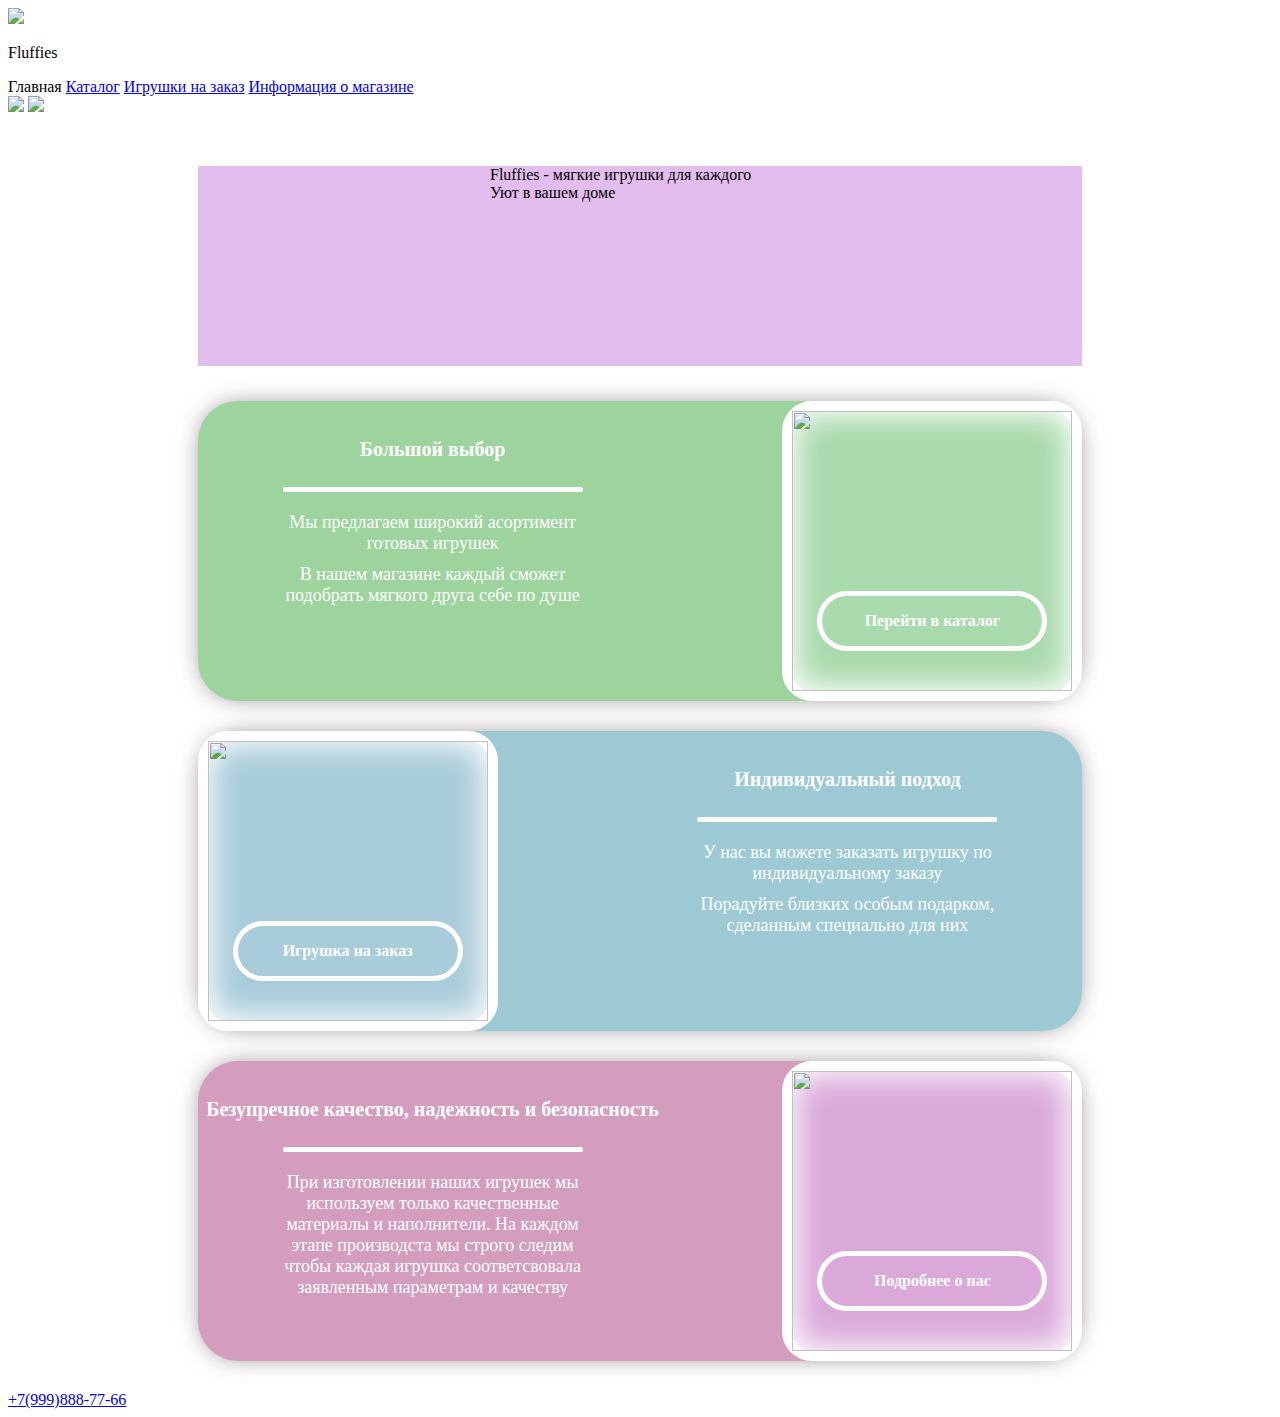
==== index.html @ 62c79161 "Rename main.html to index.html" ====
<!DOCTYPE html>
<html lang="ru">
<head>
    <meta charset="UTF-8">
    <meta http-equiv="X-UA-Compatible" content="IE=edge">
    <meta name="viewport" content="width=device-width, initial-scale=1.0">
    <title>Fluffies</title>
    <link rel="icon" type="image/png" href="фото/favicon1.png">
    <link href="main.css" rel="stylesheet" type="text/css">
    <link href="common.css" rel="stylesheet" type="text/css">
    <link rel="preconnect" href="https://fonts.googleapis.com">
    <link rel="preconnect" href="https://fonts.gstatic.com" crossorigin>
    <link href="https://fonts.googleapis.com/css2?family=Comfortaa:wght@300;400&family=Cuprum&family=Montserrat+Alternates:wght@400;500&family=Montserrat:ital,wght@0,400;0,500;1,400;1,500&family=Titan+One&display=swap" rel="stylesheet">
</head>
<body>
    <header class="header">
        <div class="hd">
            <div class="brand">
                <img class="logo" src="фото/logo.png">
                <p>Fluffies</p>
            </div>
            <div class="nav">
                <a class="curr_page">Главная</a>
                <a class="page" href="catalog.html">Каталог</a>
                <a class="page" href="custom.html">Игрушки на заказ</a>
                <a class="page" href="info.html">Информация о магазине</a>
            </div>
            <div>
                <a href="acc.html" class="acc"><img src="acc.png"></a>
                <a href="bag.html" class="bag"><img src="bag.png"></a>
            </div>
        </div>
    </header>
    <section>
        <div class="offer">
            <div class="slogan">
                <p>Fluffies - мягкие игрушки для каждого</p>
                <p>Уют в вашем доме</p>
            </div>
            <div class="preview">
                <div class="pr1">
                    <div class="text">
                        <h4 class="h">Большой выбор</h4>
                        <div class="divide"></div>                       
                        <p>Мы предлагаем широкий асортимент готовых игрушек</p>
                        <p>В нашем магазине каждый сможет подобрать мягкого друга себе по душе</p>
                    </div>                   
                    <div class="preimg1">
                        <img src="фото/тедди1.webp">
                        <a href="">Перейти в каталог</a>
                    </div>
                </div>

                <div class="pr2">
                    <div class="preimg2">
                        <img src="фото/тедди2.webp">
                        <a href="">Игрушка на заказ</a>
                    </div>
                    <div class="text">
                        <h4 class="h">Индивидуальный подход</h4>
                        <div class="divide"></div>                       
                        <p>У нас вы можете заказать игрушку по индивидуальному заказу</p>
                        <p>Порадуйте близких особым подарком, сделанным специально для них</p>
                    </div>                   
                </div>

                <div class="pr3">
                    <div class="text">
                        <h4 class="h">Безупречное качество, надежность и безопасность</h4>
                        <div class="divide"></div>                       
                        <p>При изготовлении наших игрушек мы используем только качественные материалы и наполнители. На каждом этапе производста мы строго следим чтобы каждая игрушка соответсвовала заявленным параметрам и качеству</p>
                        <!-- <p>Приобретая игрушку в нашем магазине, вы можете быть уверены что она прослужит долго</p> -->
                    </div>                   
                    <div class="preimg3">
                        <img src="фото/тедди1.webp">
                        <a href="">Подробнее о нас</a>
                    </div>
                </div>
            </div>
        </div>

    </section>
    <footer class="footer">
        <div class="foot">
            <a href="tel:+7(999)888-77-66" class="tel">+7(999)888-77-66</a>
        </div>
    </footer>


    <script src="script.js"></script>
</body>
</html>
---- main.css ----
/*font-family: 'Comfortaa', cursive;
font-family: 'Cuprum', sans-serif;
font-family: 'Montserrat', sans-serif;
font-family: 'Montserrat Alternates', sans-serif;
font-family: 'Titan One', cursive;*/


.offer{
    width: 70%;
    margin: 0px auto;
}

.offer p{
    width: 300px;
    margin: 0px auto;
}

.slogan{
    margin-top: 50px;
    height: 200px;
    background:rgb(226, 189, 238);
}

.preview{
    margin-top: 35px;
    /*display: flex;
    justify-content: space-around;*/
}

.pr1, .pr2, .pr3{
    height: 300px;
    /* width: 790px; */
    width: 100%;
    margin: 30px auto;
    /* background: rgb(185, 224, 215); */
    /* background: #8ceccc; */
    border-radius: 40px;
    display: flex;
    justify-content: space-between;
    box-shadow: 0 0 25px -5px #81777c;
    /* border: 5px solid rgb(255, 255, 255); */
    position: relative;
} 
.pr1{
    background: #9dd49d;
} 
.pr2{
    background: #9dc9d4;
}
.pr3{
    background: #d49dbd;
}


.text{
    width: 470px;
    text-align: center;
    padding: 10px 0;
}

.h{
    font-size: 20px;
    font-weight: bold;
    color:#ffffff;
}

.preview p{
    color:#ffffff;
    margin: 10px auto;
    font-size: 18px;
}

.divide{
    height: 5px;
    width: 300px;
    border-radius: 2px;
    margin: 20px auto;
    background: #ffffff;
}

.preimg1, .preimg2, .preimg3{
    height: 280px;
    width: 280px;
    /* background: #c9bde2; */
    /* background: #5adbb0; */
    border-radius: 30px;
    border: 10px solid rgb(255, 255, 255);
    box-shadow: 0 0 30px 5px #ffffff inset;
    position: relative;
}
.preimg1{
    background: rgb(169, 218, 173);
} 
.preimg2{
    background: rgb(169, 204, 218);
}
.preimg3{
    background: rgb(218, 169, 218);
}

.preview img{
    height: 280px;
    width: 280px;
    position: absolute;
    z-index: 1;
}

.preview a{
    display: block;
    position: relative;
    width: 220px;
    height: 50px;
    margin: 180px auto 30px;
    z-index: 2;
    border: 5px solid rgb(255, 255, 255);
    text-decoration: none;
    text-align: center;
    font-weight: bold;
    line-height: 50px;
    border-radius: 30px;
    color: rgb(255, 255, 255);
}

.preview a:hover{
    background-color: rgb(255, 255, 255);
    color:rgb(185, 224, 215);
}
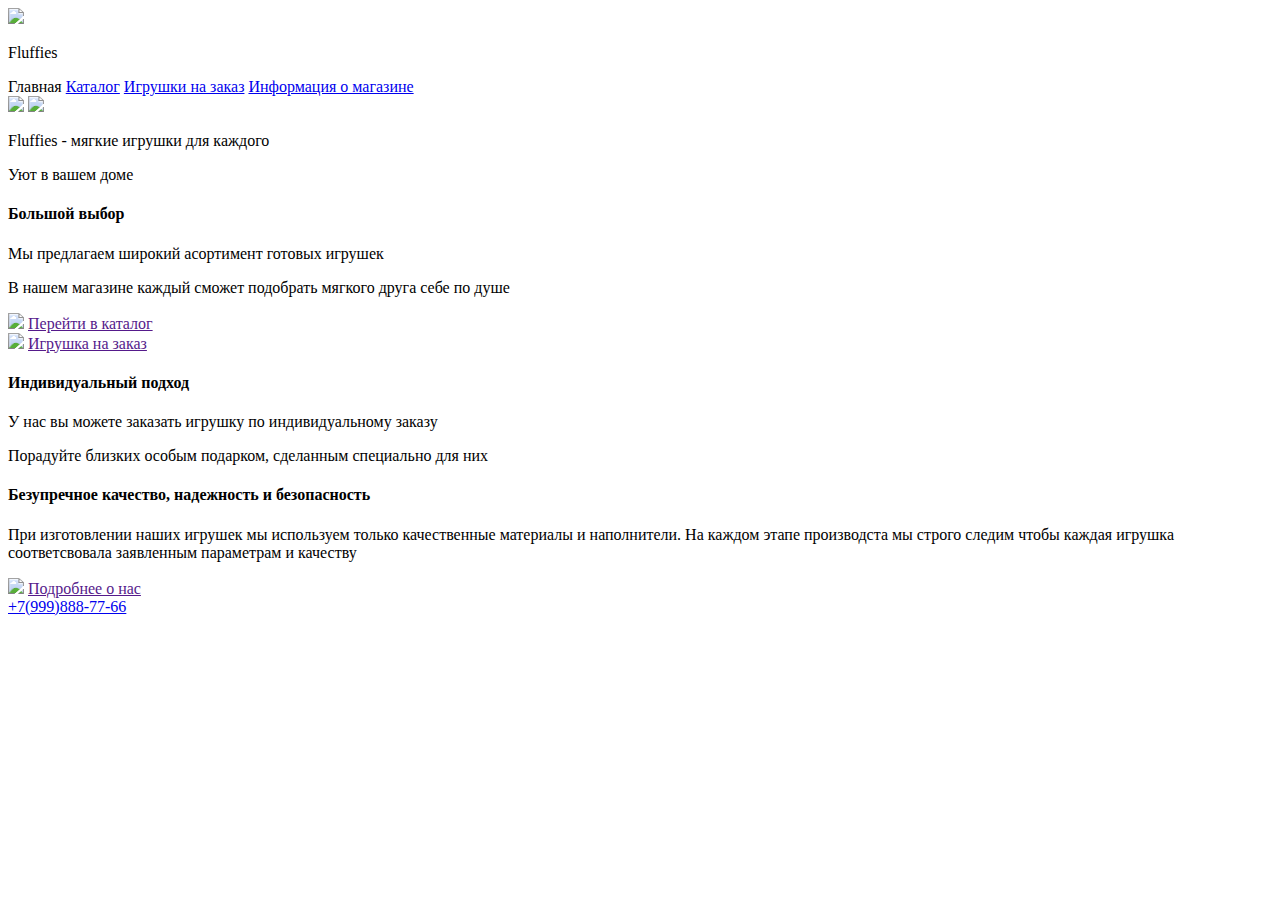
==== commit 1cf63a40: "Add files via upload" ====
--- a/index.html
+++ b/index.html
@@ -89,4 +89,4 @@
 
     <script src="script.js"></script>
 </body>
-</html>
+</html>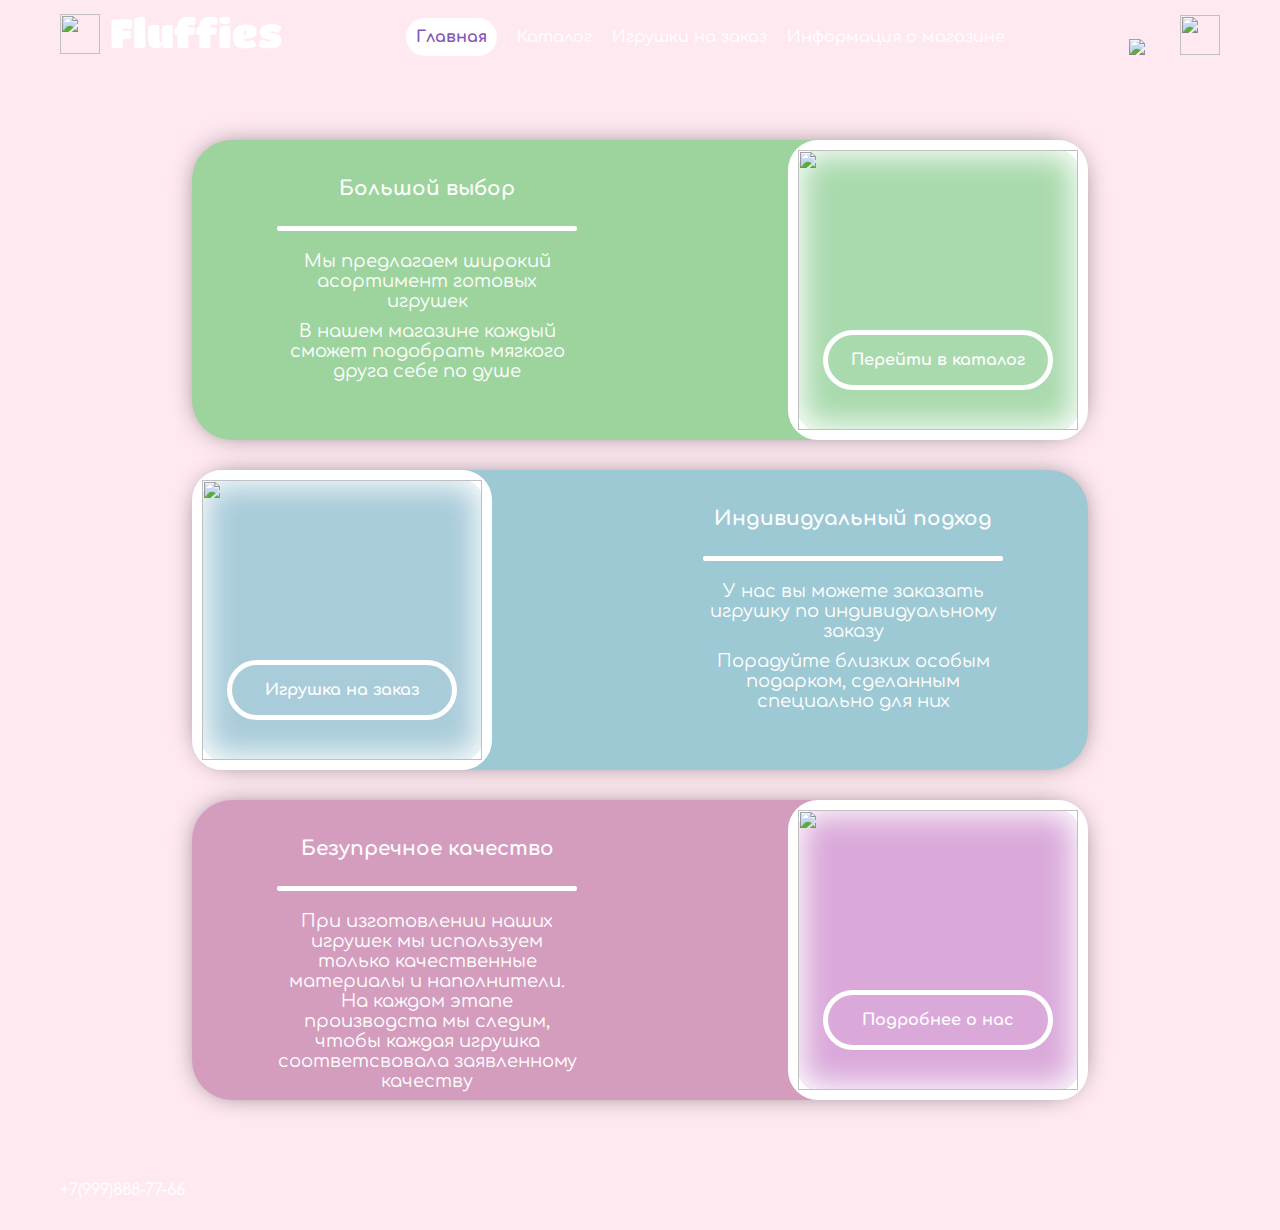
==== commit 537c15eb: "Add files via upload" ====
--- a/index.html
+++ b/index.html
@@ -6,7 +6,7 @@
     <meta name="viewport" content="width=device-width, initial-scale=1.0">
     <title>Fluffies</title>
     <link rel="icon" type="image/png" href="фото/favicon1.png">
-    <link href="main.css" rel="stylesheet" type="text/css">
+    <link href="index.css" rel="stylesheet" type="text/css">
     <link href="common.css" rel="stylesheet" type="text/css">
     <link rel="preconnect" href="https://fonts.googleapis.com">
     <link rel="preconnect" href="https://fonts.gstatic.com" crossorigin>
@@ -25,18 +25,18 @@
                 <a class="page" href="custom.html">Игрушки на заказ</a>
                 <a class="page" href="info.html">Информация о магазине</a>
             </div>
-            <div>
-                <a href="acc.html" class="acc"><img src="acc.png"></a>
+            <div class="fav-bag">
+                <a href="favorites.html" class="favorite"><img src="фото/heart1-fav.png"></a>
                 <a href="bag.html" class="bag"><img src="bag.png"></a>
             </div>
         </div>
     </header>
     <section>
         <div class="offer">
-            <div class="slogan">
+            <!-- <div class="slogan">
                 <p>Fluffies - мягкие игрушки для каждого</p>
                 <p>Уют в вашем доме</p>
-            </div>
+            </div> -->
             <div class="preview">
                 <div class="pr1">
                     <div class="text">
@@ -66,9 +66,11 @@
 
                 <div class="pr3">
                     <div class="text">
-                        <h4 class="h">Безупречное качество, надежность и безопасность</h4>
-                        <div class="divide"></div>                       
-                        <p>При изготовлении наших игрушек мы используем только качественные материалы и наполнители. На каждом этапе производста мы строго следим чтобы каждая игрушка соответсвовала заявленным параметрам и качеству</p>
+                        <h4 class="h">Безупречное качество</h4>
+                        <!-- <h4 class="h">Безупречное качество, надежность и безопасность</h4> -->
+                        <div class="divide"></div>   
+                        <p>При изготовлении наших игрушек мы используем только качественные материалы и наполнители. На каждом этапе производста мы следим, чтобы каждая игрушка соответсвовала заявленному качеству</p>                    
+                        <!-- <p>При изготовлении наших игрушек мы используем только качественные материалы и наполнители. На каждом этапе производста мы строго следим чтобы каждая игрушка соответсвовала заявленным параметрам и качеству</p> -->
                         <!-- <p>Приобретая игрушку в нашем магазине, вы можете быть уверены что она прослужит долго</p> -->
                     </div>                   
                     <div class="preimg3">
--- a/index.css
+++ b/index.css
@@ -0,0 +1,141 @@
+
+/*font-family: 'Comfortaa', cursive;
+font-family: 'Cuprum', sans-serif;
+font-family: 'Montserrat', sans-serif;
+font-family: 'Montserrat Alternates', sans-serif;
+font-family: 'Titan One', cursive;*/
+
+
+.offer{
+    width: 70%;
+    margin: 0px auto;
+}
+
+.offer p{
+    width: 300px;
+    margin: 0px auto;
+}
+
+/* .slogan{
+    margin-top: 50px;
+    height: 300px; */
+    /* background:rgb(226, 189, 238); */
+    /* background-image: url('фото/clouds.png');
+    object-fit:contain; */
+    /* text-align: center;
+}
+
+.slogan p{
+    font-size: 30px;
+    font-weight: bold;
+    color: rgb(255, 255, 255);
+} */
+
+.preview{
+    margin-top: 50px;
+    margin-bottom: 50px;
+
+    /*display: flex;
+    justify-content: space-around;*/
+}
+
+.pr1, .pr2, .pr3{
+    height: 300px;
+    /* width: 790px; */
+    width: 100%;
+    margin: 30px auto;
+    /* background: rgb(185, 224, 215); */
+    /* background: #8ceccc; */
+    border-radius: 40px;
+    display: flex;
+    justify-content: space-between;
+    box-shadow: 0 0 25px -5px #81777c;
+    /* border: 5px solid rgb(255, 255, 255); */
+    position: relative;
+} 
+.pr1{
+    background: #9dd49d;
+} 
+.pr2{
+    background: #9dc9d4;
+}
+.pr3{
+    background: #d49dbd;
+}
+
+
+.text{
+    width: 470px;
+    text-align: center;
+    padding: 10px 0;
+}
+
+.h{
+    font-size: 20px;
+    font-weight: bold;
+    color:#ffffff;
+}
+
+.preview p{
+    color:#ffffff;
+    margin: 10px auto;
+    font-size: 18px;
+}
+
+.divide{
+    height: 5px;
+    width: 300px;
+    border-radius: 2px;
+    margin: 20px auto;
+    background: #ffffff;
+}
+
+.preimg1, .preimg2, .preimg3{
+    height: 280px;
+    width: 280px;
+    /* background: #c9bde2; */
+    /* background: #5adbb0; */
+    border-radius: 30px;
+    border: 10px solid rgb(255, 255, 255);
+    box-shadow: 0 0 30px 5px #ffffff inset;
+    position: relative;
+}
+.preimg1{
+    background: rgb(169, 218, 173);
+} 
+.preimg2{
+    background: rgb(169, 204, 218);
+}
+.preimg3{
+    background: rgb(218, 169, 218);
+}
+
+.preview img{
+    height: 280px;
+    width: 280px;
+    position: absolute;
+    z-index: 1;
+    object-fit:contain;
+}
+
+.preview a{
+    display: block;
+    position: relative;
+    width: 220px;
+    height: 50px;
+    margin: 180px auto 30px;
+    z-index: 2;
+    border: 5px solid rgb(255, 255, 255);
+    text-decoration: none;
+    text-align: center;
+    font-weight: bold;
+    line-height: 50px;
+    border-radius: 30px;
+    color: rgb(255, 255, 255);
+}
+
+.preview a:hover{
+    background-color: rgb(255, 255, 255);
+    color:rgb(185, 224, 215);
+}
+
--- a/common.css
+++ b/common.css
@@ -0,0 +1,136 @@
+/*font-family: 'Comfortaa', cursive;
+font-family: 'Cuprum', sans-serif;
+font-family: 'Montserrat', sans-serif;
+font-family: 'Montserrat Alternates', sans-serif;
+font-family: 'Titan One', cursive;*/
+
+body{
+    margin: 0;
+    padding: 0;
+    /*background-color: #ffacc9;*/
+    /* background-color: rgb(226, 189, 238); */
+    /* background-color: rgb(238, 189, 213); */
+    /* background-color: rgb(255, 204, 229); */
+    /* background-color: rgb(252, 231, 188); */
+    /* background-color: rgb(250, 249, 185); */
+    /* background-color: #cefaef; */
+    /* background-color: #fbffd2; */
+    /* background-color: #ffeee1; */
+    background-color: #ffe9f1;
+    font-family: 'Comfortaa', cursive;
+    font-size: 16px;
+    /* position: relative;
+    padding-bottom: 100px; */
+}
+
+.header{
+    background: url('шапка5.png') repeat-x;
+    height: 60px;
+    padding: 15px 60px;
+
+}
+
+.hd{
+    display: flex;
+    align-items: center;
+    justify-content: space-between;
+}
+
+/* .menu{
+    height: 40px;
+    width: 40px;
+    background:rgb(248, 248, 248);
+
+} */
+
+.brand{
+    display: flex;
+}
+
+.logo{
+    width: 40px;
+    height: 40px;
+    margin-right: 10px;
+    margin-top: -5px;
+}
+
+.brand p{
+    margin: 0px 0px;
+    margin-top: -10px;
+    padding: 0;
+    font-family: 'Titan One', cursive;
+    font-size: 40px;
+    color:rgb(255, 255, 255);
+}
+
+.nav{
+    width: 600px;
+    display: flex;
+    justify-content: space-between;
+    align-items: center;
+}
+
+.page{
+    color: rgb(255, 255, 255);
+    text-decoration: none;
+}
+
+.curr_page{
+    background-color: rgb(255, 255, 255);
+    padding: 10px;
+    border-radius: 20px;
+    color:#8255b6;
+    font-weight: bold;
+}
+
+.favorite{
+    width: 50px;
+    height: 70px;
+} 
+
+.favorite img{
+    width: 40px;
+}
+
+.bag{
+    margin-left: 30px;
+    width: 40px;
+    height: 70px;
+}
+
+.bag img{
+    width: 40px;
+    height: 40px;
+}
+
+.fav-bag{
+    align-items: center;
+}
+
+
+
+.footer{
+    background: url('подвал.png') repeat-x;
+    height: 60px;
+    padding: 10px 60px;
+    
+    margin: 0;
+    margin-bottom: -10px;
+    /* position: absolute;
+    bottom: -10px; */
+}
+
+.foot{
+    display: flex;
+    align-items: center;
+    justify-content: space-between;
+    height: 60px;
+    padding: 0;
+    margin: 0;
+}
+
+.tel{
+    text-decoration: none;
+    color: rgb(255, 255, 255);
+    margin:0px;
+}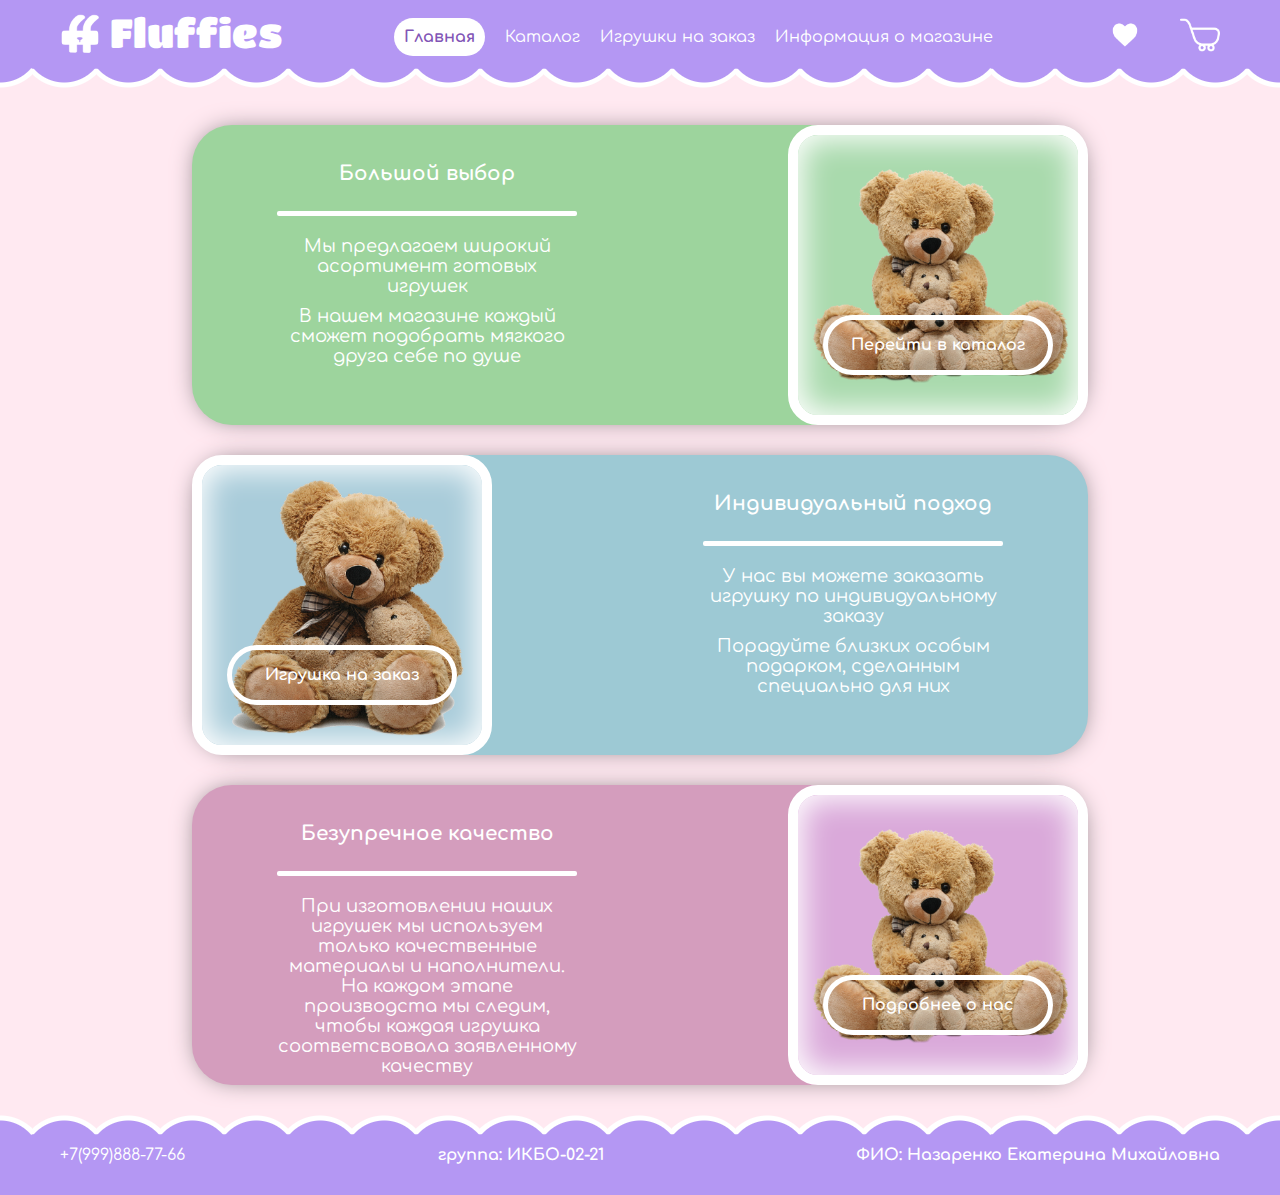
==== commit 94e3c27c: "Add files via upload" ====
--- a/index.html
+++ b/index.html
@@ -29,6 +29,22 @@
                 <a href="favorites.html" class="favorite"><img src="фото/heart1-fav.png"></a>
                 <a href="bag.html" class="bag"><img src="bag.png"></a>
             </div>
+            <div class="menu">
+                
+                <div class="lines">
+                    <div class="line"></div>
+                    <div class="line"></div>
+                    <div class="line"></div>
+                </div>
+            </div>
+            <div class="menu-nav">
+                <a class="curr_page_m">Главная</a>
+                <a class="page_m" href="catalog.html">Каталог</a>
+                <a class="page_m" href="custom.html">Игрушки на заказ</a>
+                <a class="page_m" href="info.html">Информация о магазине</a>
+                <a href="favorites.html" class="page_m">Избранное</a>
+                <a href="bag.html" class="page_m">Корзина</a>
+            </div>
         </div>
     </header>
     <section>
@@ -44,23 +60,25 @@
                         <div class="divide"></div>                       
                         <p>Мы предлагаем широкий асортимент готовых игрушек</p>
                         <p>В нашем магазине каждый сможет подобрать мягкого друга себе по душе</p>
+                        <a href="catalog.html">Перейти в каталог</a>
                     </div>                   
                     <div class="preimg1">
                         <img src="фото/тедди1.webp">
-                        <a href="">Перейти в каталог</a>
+                        <a href="catalog.html">Перейти в каталог</a>
                     </div>
                 </div>
 
                 <div class="pr2">
                     <div class="preimg2">
                         <img src="фото/тедди2.webp">
-                        <a href="">Игрушка на заказ</a>
+                        <a href="custom.html">Игрушка на заказ</a>
                     </div>
                     <div class="text">
                         <h4 class="h">Индивидуальный подход</h4>
                         <div class="divide"></div>                       
                         <p>У нас вы можете заказать игрушку по индивидуальному заказу</p>
                         <p>Порадуйте близких особым подарком, сделанным специально для них</p>
+                        <a href="custom.html">Игрушка на заказ</a>
                     </div>                   
                 </div>
 
@@ -72,10 +90,11 @@
                         <p>При изготовлении наших игрушек мы используем только качественные материалы и наполнители. На каждом этапе производста мы следим, чтобы каждая игрушка соответсвовала заявленному качеству</p>                    
                         <!-- <p>При изготовлении наших игрушек мы используем только качественные материалы и наполнители. На каждом этапе производста мы строго следим чтобы каждая игрушка соответсвовала заявленным параметрам и качеству</p> -->
                         <!-- <p>Приобретая игрушку в нашем магазине, вы можете быть уверены что она прослужит долго</p> -->
+                        <a href="info.html">Подробнее о нас</a>
                     </div>                   
                     <div class="preimg3">
                         <img src="фото/тедди1.webp">
-                        <a href="">Подробнее о нас</a>
+                        <a href="info.html">Подробнее о нас</a>
                     </div>
                 </div>
             </div>
@@ -85,10 +104,13 @@
     <footer class="footer">
         <div class="foot">
             <a href="tel:+7(999)888-77-66" class="tel">+7(999)888-77-66</a>
+            <p>группа: ИКБО-02-21</p>
+            <p>ФИО: Назаренко Екатерина Михайловна</p>
         </div>
     </footer>
 
 
     <script src="script.js"></script>
+    <script src="common.js"></script>
 </body>
 </html>--- a/index.css
+++ b/index.css
@@ -32,9 +32,7 @@
 } */
 
 .preview{
-    margin-top: 50px;
-    margin-bottom: 50px;
-
+    margin-top: 35px;
     /*display: flex;
     justify-content: space-around;*/
 }
@@ -93,8 +91,6 @@
 .preimg1, .preimg2, .preimg3{
     height: 280px;
     width: 280px;
-    /* background: #c9bde2; */
-    /* background: #5adbb0; */
     border-radius: 30px;
     border: 10px solid rgb(255, 255, 255);
     box-shadow: 0 0 30px 5px #ffffff inset;
@@ -139,3 +135,30 @@
     color:rgb(185, 224, 215);
 }
 
+.text a{
+    display: none;
+}
+
+@media screen and (max-width: 1110px){
+    .preimg1, .preimg2, .preimg3{
+        display: none;
+    }
+    .text a{
+        display: block;
+        margin: 30px auto;
+    }
+    .text{
+        width: 100%;
+    }
+    .text p{
+        width: 100%;
+    }
+    .pr1, .pr2, .pr3{
+        height: auto;
+        padding: 10px;
+    }
+    .divide{
+        width: 100%;
+    }
+
+}--- a/common.css
+++ b/common.css
@@ -7,20 +7,9 @@
 body{
     margin: 0;
     padding: 0;
-    /*background-color: #ffacc9;*/
-    /* background-color: rgb(226, 189, 238); */
-    /* background-color: rgb(238, 189, 213); */
-    /* background-color: rgb(255, 204, 229); */
-    /* background-color: rgb(252, 231, 188); */
-    /* background-color: rgb(250, 249, 185); */
-    /* background-color: #cefaef; */
-    /* background-color: #fbffd2; */
-    /* background-color: #ffeee1; */
     background-color: #ffe9f1;
     font-family: 'Comfortaa', cursive;
     font-size: 16px;
-    /* position: relative;
-    padding-bottom: 100px; */
 }
 
 .header{
@@ -36,13 +25,6 @@
     justify-content: space-between;
 }
 
-/* .menu{
-    height: 40px;
-    width: 40px;
-    background:rgb(248, 248, 248);
-
-} */
-
 .brand{
     display: flex;
 }
@@ -109,6 +91,94 @@
 
 
 
+.menu{
+
+    display: none;
+
+    cursor: pointer;
+    z-index: 10;
+}
+
+.lines{
+    width: 30px;
+    height: 30px;
+    display: flex;
+    flex-direction: column;
+    justify-content: space-around;
+    border: solid 3px #ffffff;
+    border-radius: 10px;
+    padding: 5px;
+
+}
+
+.line{
+    height: 4px;
+    width: auto;
+    border-radius: 2px;
+    background-color: #ffffff;
+}
+
+.menu-nav{
+    background-color: #ffffff;
+    width: max-content;
+    height: max-content;
+    border-radius: 20px;
+    padding: 15px;
+    display: none;
+    flex-direction: column;
+    margin-top: 10px;
+    position: absolute;
+    z-index: 11;
+    margin-top: 80px;
+    left:100%;
+    transform:translate(-125%, 0);
+    line-height: 1.5;
+    border: 3px solid #8255b6;;
+}
+
+
+.page_m{
+    color:#8255b6;
+    text-decoration: none;
+    padding: 5px 15px;
+}
+
+
+
+.curr_page_m{
+    background-color: #b497f3;
+    padding: 10px 15px;
+    border-radius: 20px;
+    color:rgb(255, 255, 255);
+    font-weight: bold;
+}
+
+.favorite_m{
+    color:#8255b6;
+    text-decoration: none;
+} 
+
+.bag_m{
+    color:#8255b6;
+    text-decoration: none;
+}
+
+
+
+
+
+
+.header p{
+    margin: 0px 0px;
+    margin-top: -10px;
+    padding: 0;
+    font-family: 'Titan One', cursive;
+    font-size: 40px;
+    color:rgb(255, 255, 255);
+}
+
+
+
 .footer{
     background: url('подвал.png') repeat-x;
     height: 60px;
@@ -133,4 +203,45 @@
     text-decoration: none;
     color: rgb(255, 255, 255);
     margin:0px;
-}+}
+
+.foot p{
+    font-weight:bold ;
+    color: rgb(255, 255, 255);
+    
+}
+
+/* @media screen and (min-width: 1200px){
+    
+} */
+
+/* @media screen and (max-width: 1199px){
+    .fav-bag, .nav{
+        display: none;
+    }
+}
+
+@media screen and (max-width: 991px){
+    .fav-bag, .nav{
+        display: none;
+    }
+} */
+
+@media screen and (max-width: 1110px){
+    .fav-bag, .nav{
+        display: none;
+    }
+    .menu{
+        display: flex;
+        flex-direction: column;
+        align-items: flex-end;
+    }
+}
+
+/* @media screen and (max-width: 767px){
+    
+}
+
+@media screen and (max-width: 575px){
+
+} */